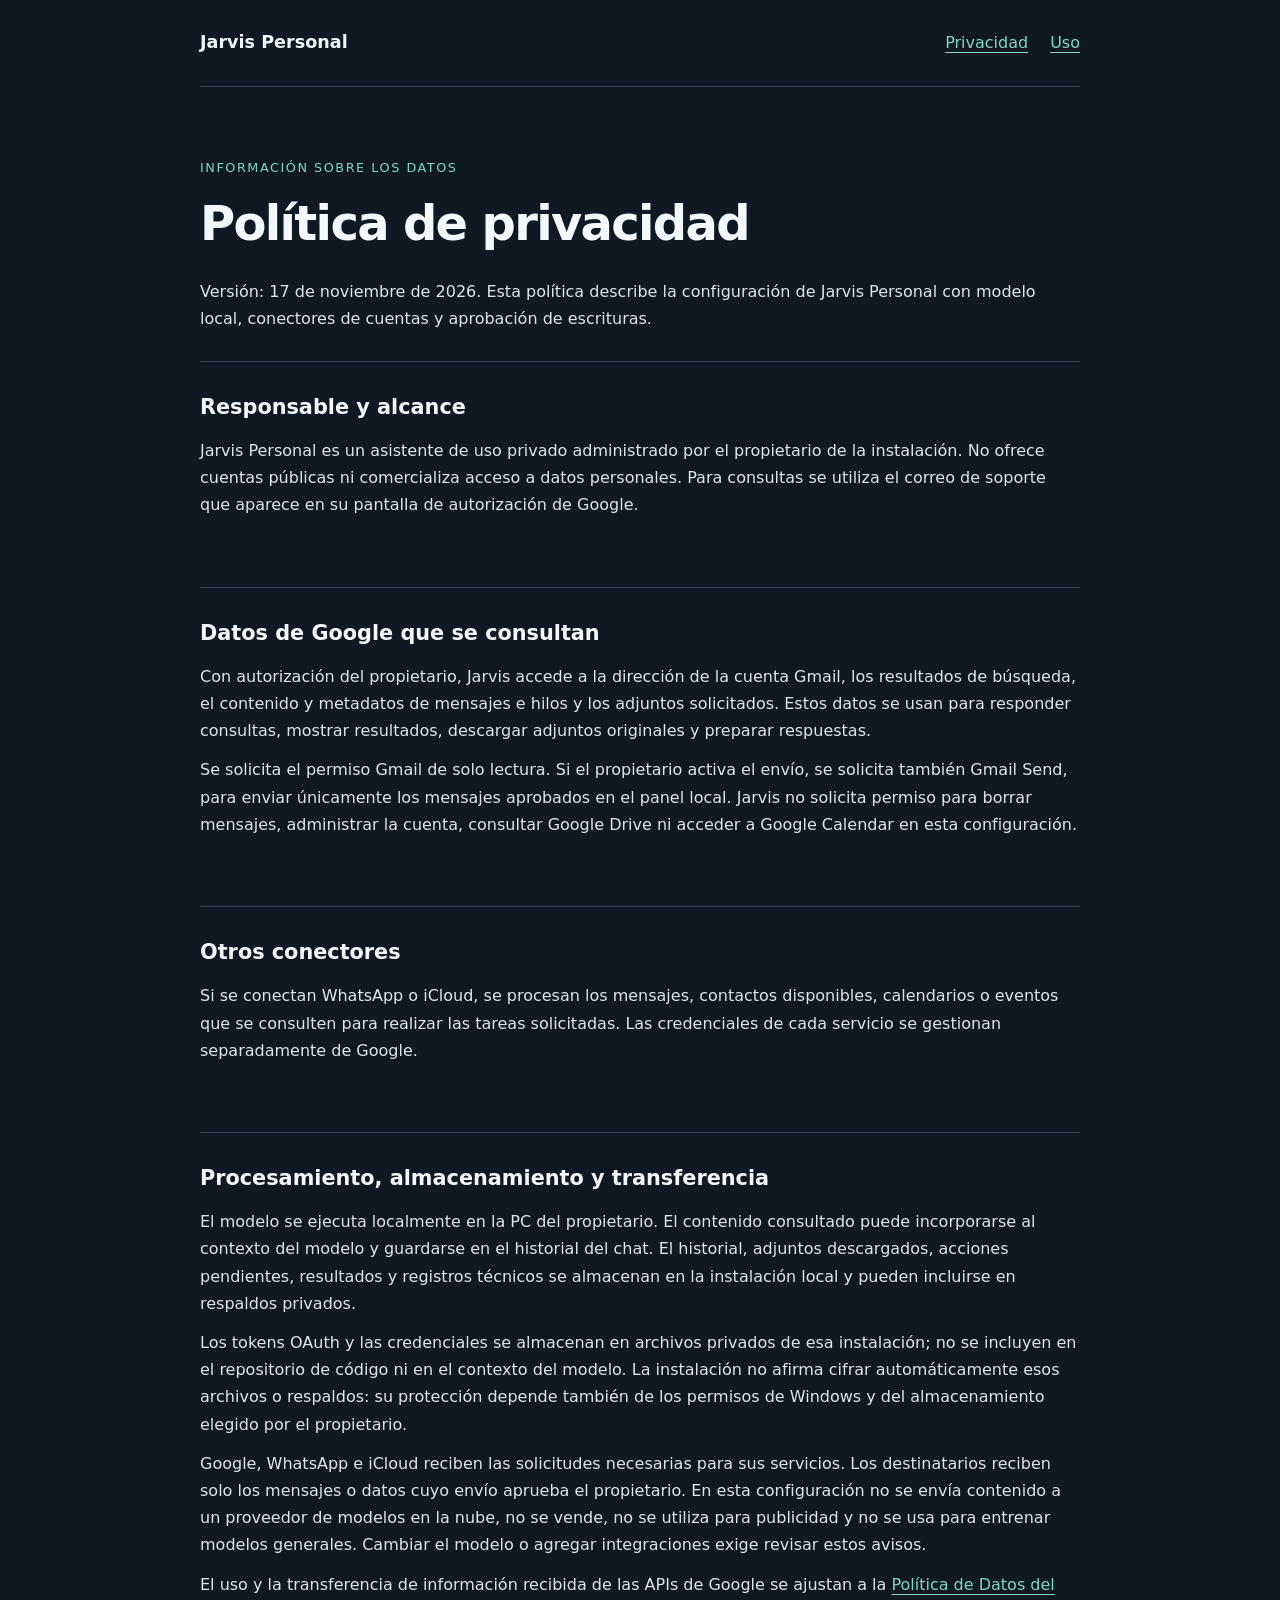
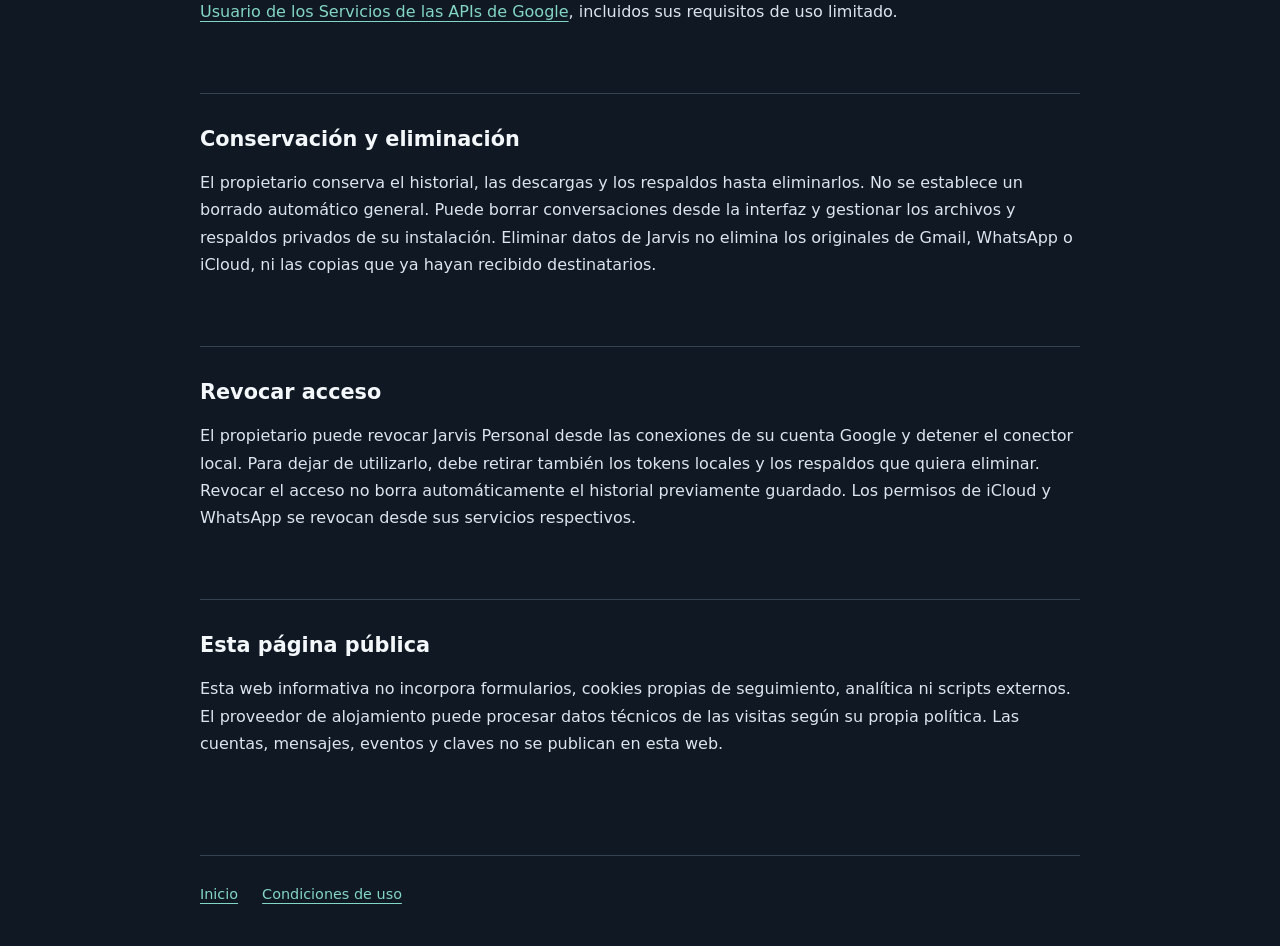
==== privacy.html @ a97b496b "Publish Jarvis Personal information and privacy" ====
<!doctype html>
<html lang="es"><head><meta charset="utf-8"><meta name="viewport" content="width=device-width,initial-scale=1"><title>Privacidad · Jarvis Personal</title><link rel="stylesheet" href="style.css"></head><body>
<header><a class="brand" href="index.html">Jarvis Personal</a><nav aria-label="Información"><a aria-current="page" href="privacy.html">Privacidad</a><a href="terms.html">Uso</a></nav></header>
<main><p class="eyebrow">Información sobre los datos</p><h1>Política de privacidad</h1><p>Versión: 17 de noviembre de 2026. Esta política describe la configuración de Jarvis Personal con modelo local, conectores de cuentas y aprobación de escrituras.</p>
<section><h2>Responsable y alcance</h2><p>Jarvis Personal es un asistente de uso privado administrado por el propietario de la instalación. No ofrece cuentas públicas ni comercializa acceso a datos personales. Para consultas se utiliza el correo de soporte que aparece en su pantalla de autorización de Google.</p></section>
<section><h2>Datos de Google que se consultan</h2><p>Con autorización del propietario, Jarvis accede a la dirección de la cuenta Gmail, los resultados de búsqueda, el contenido y metadatos de mensajes e hilos y los adjuntos solicitados. Estos datos se usan para responder consultas, mostrar resultados, descargar adjuntos originales y preparar respuestas.</p><p>Se solicita el permiso Gmail de solo lectura. Si el propietario activa el envío, se solicita también Gmail Send, para enviar únicamente los mensajes aprobados en el panel local. Jarvis no solicita permiso para borrar mensajes, administrar la cuenta, consultar Google Drive ni acceder a Google Calendar en esta configuración.</p></section>
<section><h2>Otros conectores</h2><p>Si se conectan WhatsApp o iCloud, se procesan los mensajes, contactos disponibles, calendarios o eventos que se consulten para realizar las tareas solicitadas. Las credenciales de cada servicio se gestionan separadamente de Google.</p></section>
<section><h2>Procesamiento, almacenamiento y transferencia</h2><p>El modelo se ejecuta localmente en la PC del propietario. El contenido consultado puede incorporarse al contexto del modelo y guardarse en el historial del chat. El historial, adjuntos descargados, acciones pendientes, resultados y registros técnicos se almacenan en la instalación local y pueden incluirse en respaldos privados.</p><p>Los tokens OAuth y las credenciales se almacenan en archivos privados de esa instalación; no se incluyen en el repositorio de código ni en el contexto del modelo. La instalación no afirma cifrar automáticamente esos archivos o respaldos: su protección depende también de los permisos de Windows y del almacenamiento elegido por el propietario.</p><p>Google, WhatsApp e iCloud reciben las solicitudes necesarias para sus servicios. Los destinatarios reciben solo los mensajes o datos cuyo envío aprueba el propietario. En esta configuración no se envía contenido a un proveedor de modelos en la nube, no se vende, no se utiliza para publicidad y no se usa para entrenar modelos generales. Cambiar el modelo o agregar integraciones exige revisar estos avisos.</p><p>El uso y la transferencia de información recibida de las APIs de Google se ajustan a la <a href="https://developers.google.com/terms/api-services-user-data-policy">Política de Datos del Usuario de los Servicios de las APIs de Google</a>, incluidos sus requisitos de uso limitado.</p></section>
<section><h2>Conservación y eliminación</h2><p>El propietario conserva el historial, las descargas y los respaldos hasta eliminarlos. No se establece un borrado automático general. Puede borrar conversaciones desde la interfaz y gestionar los archivos y respaldos privados de su instalación. Eliminar datos de Jarvis no elimina los originales de Gmail, WhatsApp o iCloud, ni las copias que ya hayan recibido destinatarios.</p></section>
<section><h2>Revocar acceso</h2><p>El propietario puede revocar Jarvis Personal desde las conexiones de su cuenta Google y detener el conector local. Para dejar de utilizarlo, debe retirar también los tokens locales y los respaldos que quiera eliminar. Revocar el acceso no borra automáticamente el historial previamente guardado. Los permisos de iCloud y WhatsApp se revocan desde sus servicios respectivos.</p></section>
<section><h2>Esta página pública</h2><p>Esta web informativa no incorpora formularios, cookies propias de seguimiento, analítica ni scripts externos. El proveedor de alojamiento puede procesar datos técnicos de las visitas según su propia política. Las cuentas, mensajes, eventos y claves no se publican en esta web.</p></section></main>
<footer><a href="index.html">Inicio</a><a href="terms.html">Condiciones de uso</a></footer></body></html>
---- style.css ----
:root{font-family:system-ui,-apple-system,"Segoe UI",sans-serif;color:#dce5ef;background:#101923;color-scheme:dark}*{box-sizing:border-box}body{margin:0;line-height:1.7}header,main,footer{width:min(880px,calc(100% - 40px));margin:auto}header{display:flex;justify-content:space-between;align-items:center;padding:28px 0;border-bottom:1px solid #334351;gap:20px}a{color:#83d5c4;text-underline-offset:4px}.brand{color:#f0f7fa;font-size:1.1rem;font-weight:700;text-decoration:none}nav{display:flex;gap:22px}main{padding:58px 0}.eyebrow{color:#83d5c4;font-size:.8rem;letter-spacing:.12em;text-transform:uppercase}h1{font-size:clamp(2rem,5vw,3rem);line-height:1.2;letter-spacing:-.035em;color:#f4f8fb;margin:16px 0 26px}h2{font-size:1.3rem;color:#f4f8fb;margin:0 0 12px}.intro{font-size:1.2rem;max-width:700px;color:#b7c7d7}section{padding:28px 0;border-top:1px solid #334351;margin-top:28px}p{margin:12px 0}footer{display:flex;flex-wrap:wrap;gap:24px;border-top:1px solid #334351;padding:26px 0 40px;font-size:.9rem}@media(max-width:480px){header{align-items:flex-start;flex-direction:column;gap:10px}main{padding:36px 0}}
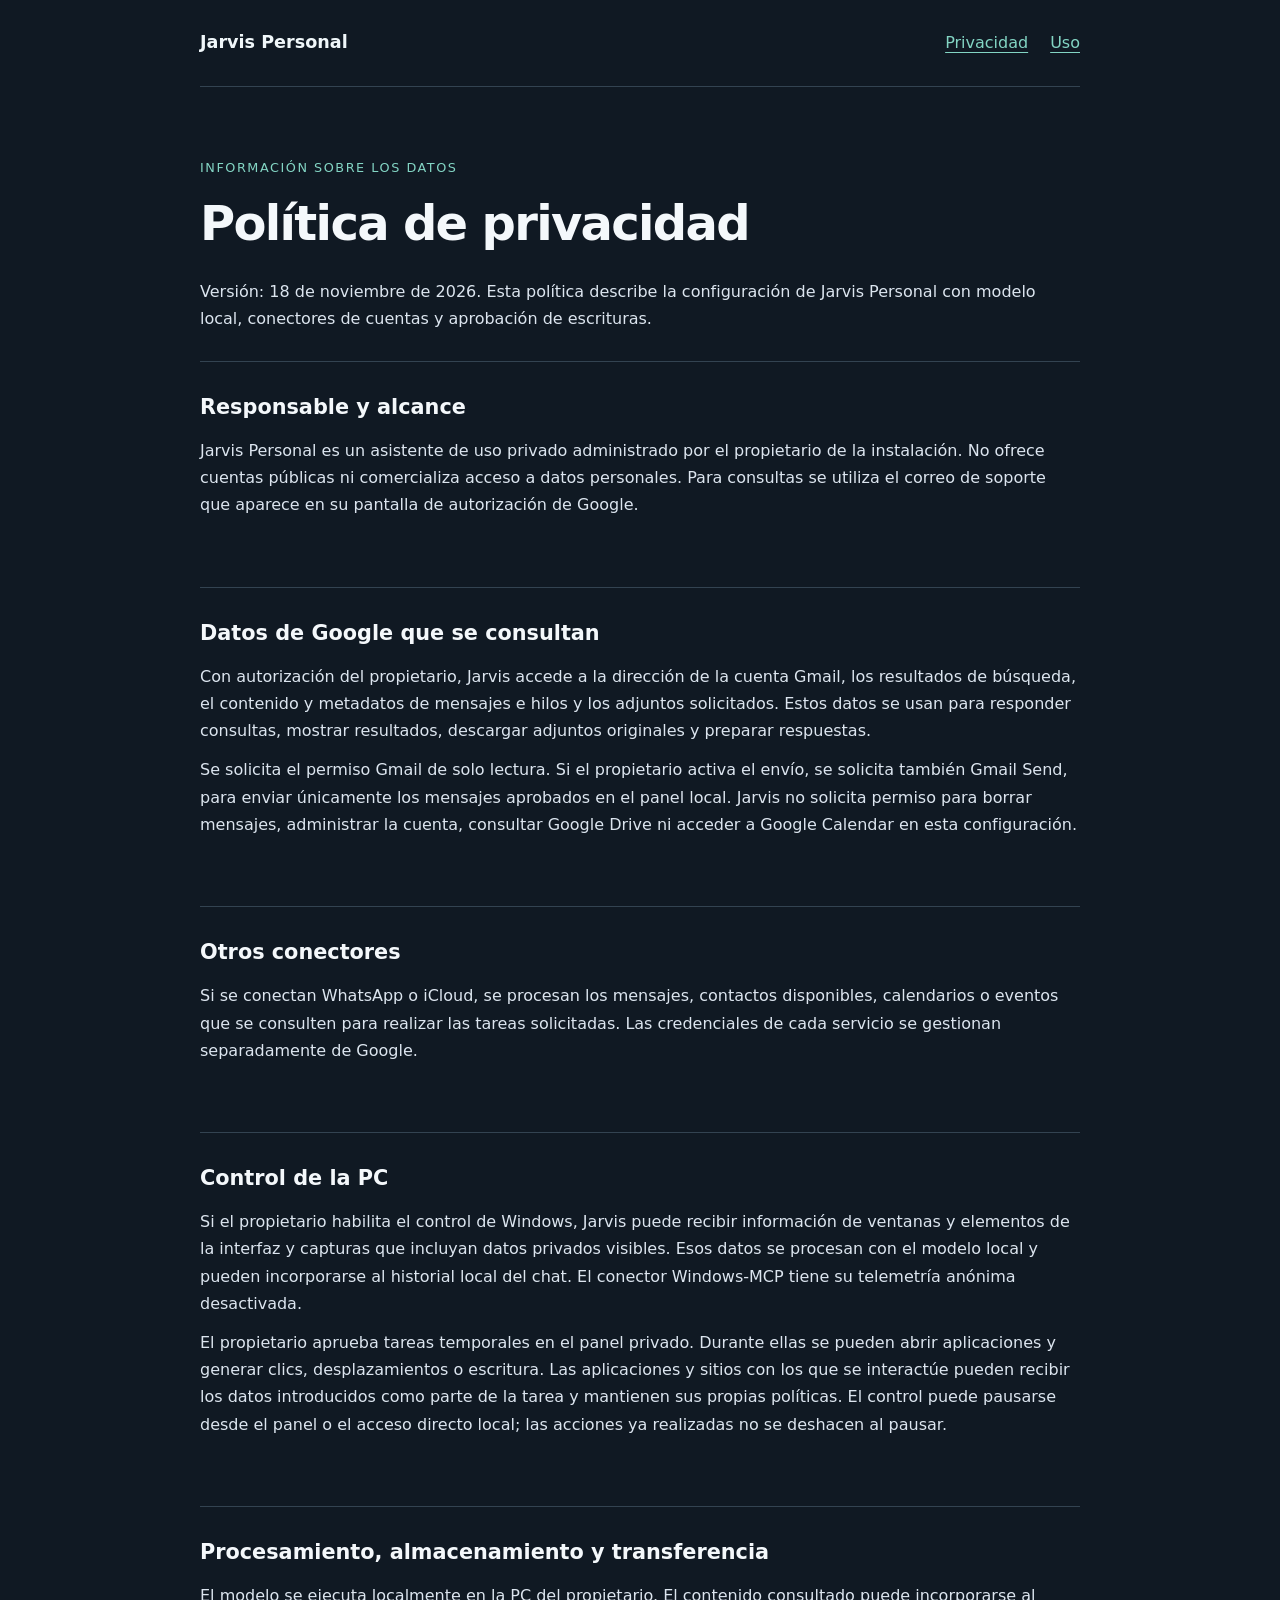
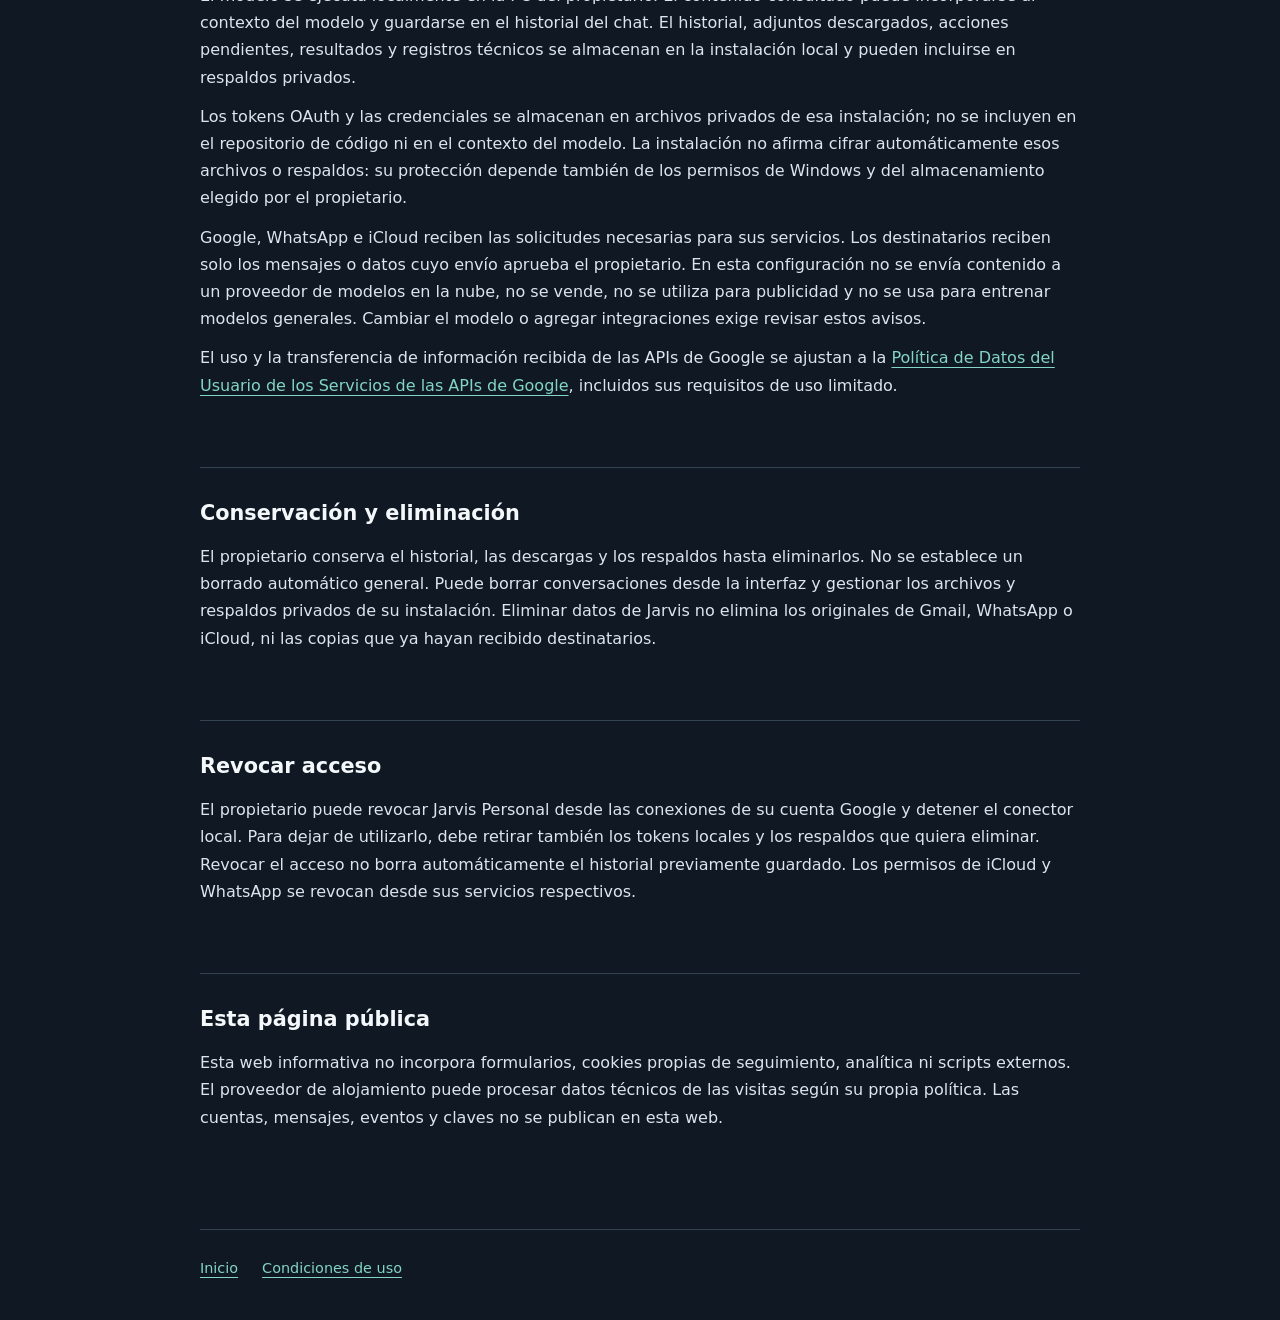
==== commit d5418854: "Disclose optional local Windows desktop control" ====
--- a/privacy.html
+++ b/privacy.html
@@ -1,10 +1,11 @@
 <!doctype html>
 <html lang="es"><head><meta charset="utf-8"><meta name="viewport" content="width=device-width,initial-scale=1"><title>Privacidad · Jarvis Personal</title><link rel="stylesheet" href="style.css"></head><body>
 <header><a class="brand" href="index.html">Jarvis Personal</a><nav aria-label="Información"><a aria-current="page" href="privacy.html">Privacidad</a><a href="terms.html">Uso</a></nav></header>
-<main><p class="eyebrow">Información sobre los datos</p><h1>Política de privacidad</h1><p>Versión: 17 de noviembre de 2026. Esta política describe la configuración de Jarvis Personal con modelo local, conectores de cuentas y aprobación de escrituras.</p>
+<main><p class="eyebrow">Información sobre los datos</p><h1>Política de privacidad</h1><p>Versión: 18 de noviembre de 2026. Esta política describe la configuración de Jarvis Personal con modelo local, conectores de cuentas y aprobación de escrituras.</p>
 <section><h2>Responsable y alcance</h2><p>Jarvis Personal es un asistente de uso privado administrado por el propietario de la instalación. No ofrece cuentas públicas ni comercializa acceso a datos personales. Para consultas se utiliza el correo de soporte que aparece en su pantalla de autorización de Google.</p></section>
 <section><h2>Datos de Google que se consultan</h2><p>Con autorización del propietario, Jarvis accede a la dirección de la cuenta Gmail, los resultados de búsqueda, el contenido y metadatos de mensajes e hilos y los adjuntos solicitados. Estos datos se usan para responder consultas, mostrar resultados, descargar adjuntos originales y preparar respuestas.</p><p>Se solicita el permiso Gmail de solo lectura. Si el propietario activa el envío, se solicita también Gmail Send, para enviar únicamente los mensajes aprobados en el panel local. Jarvis no solicita permiso para borrar mensajes, administrar la cuenta, consultar Google Drive ni acceder a Google Calendar en esta configuración.</p></section>
 <section><h2>Otros conectores</h2><p>Si se conectan WhatsApp o iCloud, se procesan los mensajes, contactos disponibles, calendarios o eventos que se consulten para realizar las tareas solicitadas. Las credenciales de cada servicio se gestionan separadamente de Google.</p></section>
+<section><h2>Control de la PC</h2><p>Si el propietario habilita el control de Windows, Jarvis puede recibir información de ventanas y elementos de la interfaz y capturas que incluyan datos privados visibles. Esos datos se procesan con el modelo local y pueden incorporarse al historial local del chat. El conector Windows-MCP tiene su telemetría anónima desactivada.</p><p>El propietario aprueba tareas temporales en el panel privado. Durante ellas se pueden abrir aplicaciones y generar clics, desplazamientos o escritura. Las aplicaciones y sitios con los que se interactúe pueden recibir los datos introducidos como parte de la tarea y mantienen sus propias políticas. El control puede pausarse desde el panel o el acceso directo local; las acciones ya realizadas no se deshacen al pausar.</p></section>
 <section><h2>Procesamiento, almacenamiento y transferencia</h2><p>El modelo se ejecuta localmente en la PC del propietario. El contenido consultado puede incorporarse al contexto del modelo y guardarse en el historial del chat. El historial, adjuntos descargados, acciones pendientes, resultados y registros técnicos se almacenan en la instalación local y pueden incluirse en respaldos privados.</p><p>Los tokens OAuth y las credenciales se almacenan en archivos privados de esa instalación; no se incluyen en el repositorio de código ni en el contexto del modelo. La instalación no afirma cifrar automáticamente esos archivos o respaldos: su protección depende también de los permisos de Windows y del almacenamiento elegido por el propietario.</p><p>Google, WhatsApp e iCloud reciben las solicitudes necesarias para sus servicios. Los destinatarios reciben solo los mensajes o datos cuyo envío aprueba el propietario. En esta configuración no se envía contenido a un proveedor de modelos en la nube, no se vende, no se utiliza para publicidad y no se usa para entrenar modelos generales. Cambiar el modelo o agregar integraciones exige revisar estos avisos.</p><p>El uso y la transferencia de información recibida de las APIs de Google se ajustan a la <a href="https://developers.google.com/terms/api-services-user-data-policy">Política de Datos del Usuario de los Servicios de las APIs de Google</a>, incluidos sus requisitos de uso limitado.</p></section>
 <section><h2>Conservación y eliminación</h2><p>El propietario conserva el historial, las descargas y los respaldos hasta eliminarlos. No se establece un borrado automático general. Puede borrar conversaciones desde la interfaz y gestionar los archivos y respaldos privados de su instalación. Eliminar datos de Jarvis no elimina los originales de Gmail, WhatsApp o iCloud, ni las copias que ya hayan recibido destinatarios.</p></section>
 <section><h2>Revocar acceso</h2><p>El propietario puede revocar Jarvis Personal desde las conexiones de su cuenta Google y detener el conector local. Para dejar de utilizarlo, debe retirar también los tokens locales y los respaldos que quiera eliminar. Revocar el acceso no borra automáticamente el historial previamente guardado. Los permisos de iCloud y WhatsApp se revocan desde sus servicios respectivos.</p></section>
